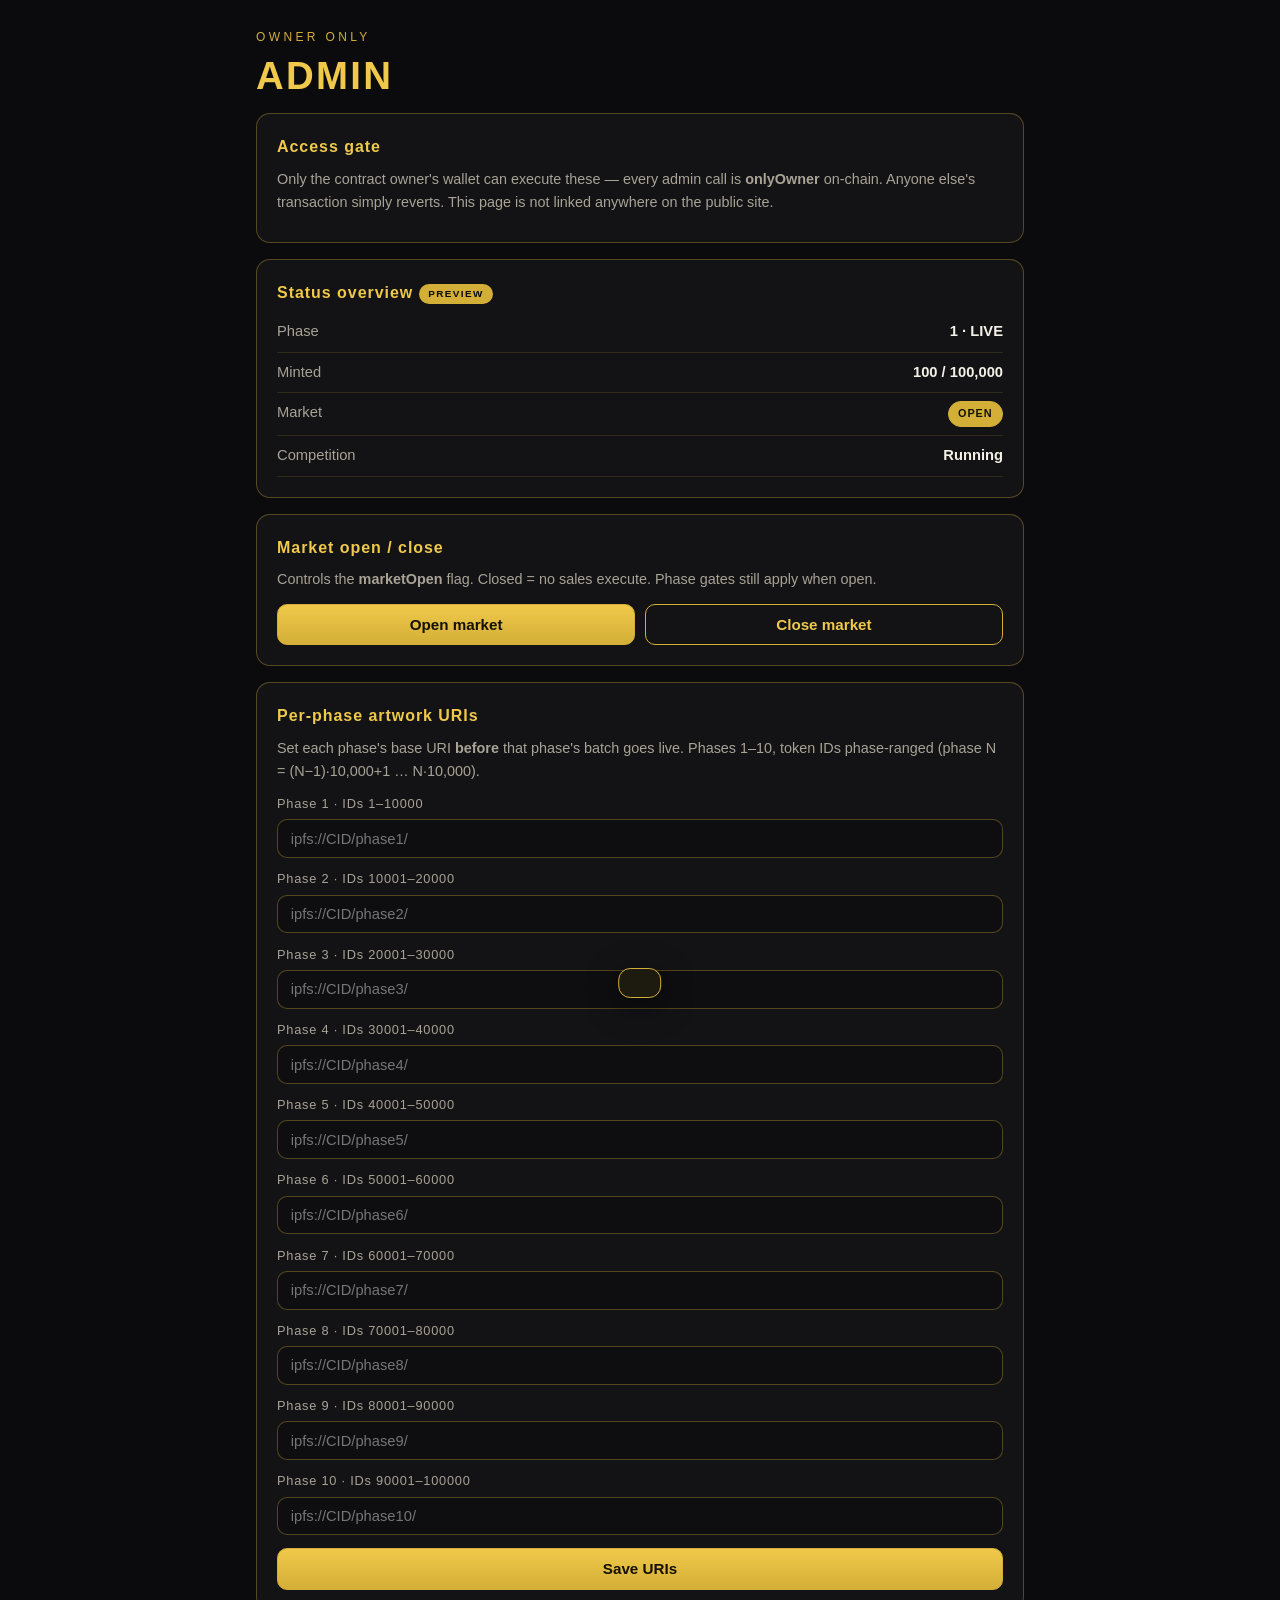
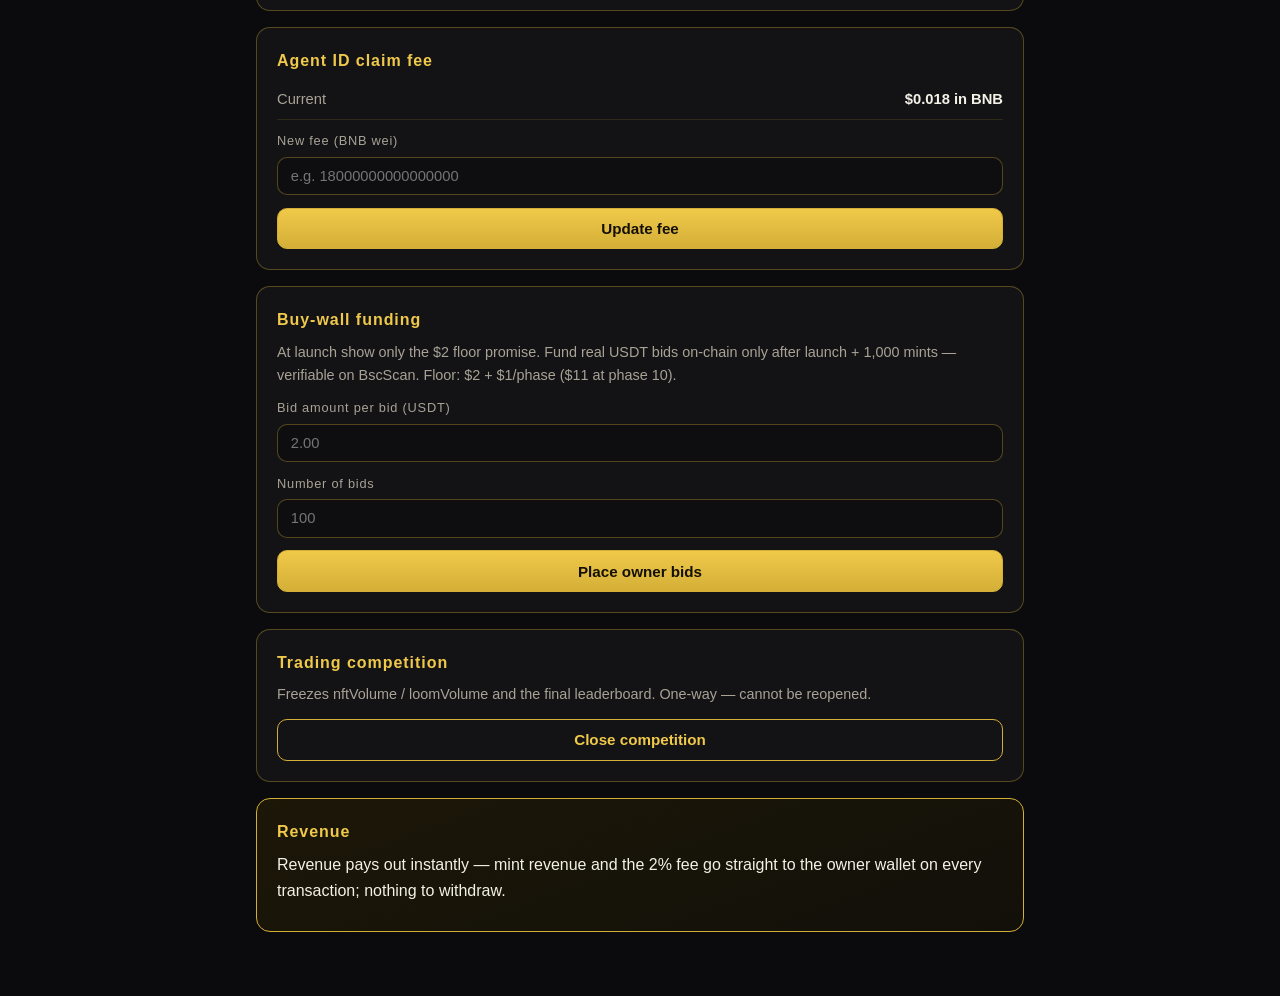
==== admin-9f3k2.html @ 5324577e "Block Relics pre-launch website" ====
<!DOCTYPE html>
<html lang="en">
<head>
<meta charset="UTF-8">
<meta name="viewport" content="width=device-width, initial-scale=1.0">
<meta name="robots" content="noindex, nofollow">
<title>Admin — Block Relics</title>
<link rel="stylesheet" href="styles.css">
</head>
<body>
<div class="wrap" style="max-width:800px">
  <p class="eyebrow">Owner only</p>
  <h1>ADMIN</h1>
  <div class="panel">
    <h3>Access gate</h3>
    <p class="muted">Only the contract owner's wallet can execute these — every admin call is <b>onlyOwner</b> on-chain. Anyone else's transaction simply reverts. This page is not linked anywhere on the public site.</p>
  </div>

  <div class="panel">
    <h3>Status overview <span class="preview-tag">preview</span></h3>
    <div class="kv"><span>Phase</span><b>1 · LIVE</b></div>
    <div class="kv"><span>Minted</span><b>100 / 100,000</b></div>
    <div class="kv"><span>Market</span><b><span class="pill live">OPEN</span></b></div>
    <div class="kv"><span>Competition</span><b>Running</b></div>
  </div>

  <div class="panel">
    <h3>Market open / close</h3>
    <p class="muted">Controls the <b>marketOpen</b> flag. Closed = no sales execute. Phase gates still apply when open.</p>
    <div class="btn-row">
      <button class="btn" data-coming>Open market</button>
      <button class="btn ghost" data-coming>Close market</button>
    </div>
  </div>

  <div class="panel">
    <h3>Per-phase artwork URIs</h3>
    <p class="muted">Set each phase's base URI <b>before</b> that phase's batch goes live. Phases 1–10, token IDs phase-ranged (phase N = (N−1)·10,000+1 … N·10,000).</p>
    <div id="uriRows"></div>
  </div>

  <div class="panel">
    <h3>Agent ID claim fee</h3>
    <div class="kv"><span>Current</span><b>$0.018 in BNB</b></div>
    <div class="field"><label>New fee (BNB wei)</label><input type="text" inputmode="numeric" placeholder="e.g. 18000000000000000"></div>
    <div class="btn-row"><button class="btn" data-coming>Update fee</button></div>
  </div>

  <div class="panel">
    <h3>Buy-wall funding</h3>
    <p class="muted">At launch show only the $2 floor promise. Fund real USDT bids on-chain only after launch + 1,000 mints — verifiable on BscScan. Floor: $2 + $1/phase ($11 at phase 10).</p>
    <div class="field"><label>Bid amount per bid (USDT)</label><input type="text" inputmode="decimal" placeholder="2.00"></div>
    <div class="field"><label>Number of bids</label><input type="text" inputmode="numeric" placeholder="100"></div>
    <div class="btn-row"><button class="btn" data-coming>Place owner bids</button></div>
  </div>

  <div class="panel">
    <h3>Trading competition</h3>
    <p class="muted">Freezes nftVolume / loomVolume and the final leaderboard. One-way — cannot be reopened.</p>
    <div class="btn-row"><button class="btn ghost" data-coming>Close competition</button></div>
  </div>

  <div class="panel gold">
    <h3>Revenue</h3>
    <p>Revenue pays out instantly — mint revenue and the 2% fee go straight to the owner wallet on every transaction; nothing to withdraw.</p>
  </div>
</div>
<div id="toast" role="status" aria-live="polite"></div>
<script>
"use strict";
var toastTimer=null;
function toast(m){var t=document.getElementById('toast');t.textContent=m;t.classList.add('show');clearTimeout(toastTimer);toastTimer=setTimeout(function(){t.classList.remove('show')},3200);}
document.addEventListener('click',function(e){var b=e.target.closest('[data-coming]');if(b){e.preventDefault();toast('Preview only — mainnet contracts deploy next.');}});
document.addEventListener('DOMContentLoaded',function(){
  var box=document.getElementById('uriRows');var h='';
  for(var p=1;p<=10;p++){var a=(p-1)*10000+1,b=p*10000;
    h+='<div class="field"><label>Phase '+p+' · IDs '+a+'–'+b+'</label><input type="text" placeholder="ipfs://CID/phase'+p+'/"></div>';}
  h+='<div class="btn-row"><button class="btn" data-coming>Save URIs</button></div>';
  box.innerHTML=h;
});
</script>
</body>
</html>
---- styles.css ----
/* Block Relics — pre-launch site. Black & gold. Mobile-first. No build step. */
:root{
  --bg:#0b0b0d;
  --panel:#131316;
  --panel2:#18181d;
  --gold:#d4af37;
  --gold-bright:#f0c94a;
  --gold-dim:rgba(212,175,55,.35);
  --text:#f4f1e6;
  --muted:#a9a396;
  --danger:#e0655a;
  --radius:14px;
  --font:-apple-system,BlinkMacSystemFont,"Segoe UI",Roboto,Helvetica,Arial,sans-serif;
}
*{box-sizing:border-box;margin:0;padding:0}
html{scroll-behavior:smooth}
body{background:var(--bg);color:var(--text);font-family:var(--font);line-height:1.6;-webkit-font-smoothing:antialiased}
img{max-width:100%;display:block}
a{color:var(--gold-bright)}

/* ---------- nav ---------- */
.nav{position:sticky;top:0;z-index:50;background:rgba(11,11,13,.96);border-bottom:1px solid var(--gold-dim);backdrop-filter:blur(6px)}
.nav-inner{max-width:1120px;margin:0 auto;padding:.7rem 1rem;display:flex;align-items:center;gap:1rem;flex-wrap:wrap}
.brand{font-weight:800;letter-spacing:.18em;color:var(--gold-bright);text-decoration:none;font-size:1rem;white-space:nowrap}
.brand small{display:block;font-size:.58rem;letter-spacing:.3em;color:var(--muted);font-weight:400}
.nav-links{display:flex;gap:.25rem;flex-wrap:wrap;margin-left:auto}
.nav-links a{color:var(--muted);text-decoration:none;font-size:.85rem;padding:.45rem .7rem;border-radius:8px;border:1px solid transparent}
.nav-links a:hover{color:var(--gold-bright)}
.nav-links a.active{color:var(--gold-bright);border-color:var(--gold-dim);background:rgba(212,175,55,.08)}

/* ---------- layout ---------- */
.wrap{max-width:1120px;margin:0 auto;padding:1.25rem 1rem 3rem}
section[data-page][hidden]{display:none}
.panel{background:var(--panel);border:1px solid var(--gold-dim);border-radius:var(--radius);padding:1.25rem;margin:1rem 0}
.panel.gold{background:linear-gradient(160deg,#1c1707,#12100a);border-color:var(--gold)}
h1{font-size:2.4rem;line-height:1.1;letter-spacing:.06em;color:var(--gold-bright);margin:.5rem 0}
h2{font-size:1.35rem;letter-spacing:.08em;color:var(--gold-bright);margin-bottom:.6rem}
h3{font-size:1rem;letter-spacing:.06em;color:var(--gold-bright);margin-bottom:.4rem}
p{color:var(--text);margin:.5rem 0}
.muted{color:var(--muted);font-size:.9rem}
.tagline{color:var(--muted);font-size:1.05rem;max-width:34rem}
.eyebrow{color:var(--gold);font-size:.75rem;letter-spacing:.28em;text-transform:uppercase}
.divider{height:1px;background:var(--gold-dim);margin:1.5rem 0;opacity:.5}

/* ---------- hero ---------- */
.hero{padding:2.5rem 0 1rem;text-align:left}
.hero-art{border-radius:var(--radius);border:1px solid var(--gold-dim);overflow:hidden;margin:1.25rem 0}

/* ---------- stat cards ---------- */
.stats{display:grid;grid-template-columns:repeat(2,1fr);gap:.7rem;margin:1rem 0}
@media(min-width:700px){.stats{grid-template-columns:repeat(4,1fr)}}
.stat{background:var(--panel);border:1px solid var(--gold-dim);border-radius:var(--radius);padding:.9rem}
.stat b{display:block;color:var(--gold-bright);font-size:1.15rem}
.stat span{color:var(--muted);font-size:.8rem}
.floor-panel{background:linear-gradient(160deg,#241c08,#141007);border:1px solid var(--gold);border-radius:var(--radius);padding:1.1rem 1.25rem;margin:1rem 0;display:flex;align-items:center;gap:1rem;flex-wrap:wrap}
.floor-panel .big{font-size:1.6rem;font-weight:800;color:var(--gold-bright)}
.preview-tag{display:inline-block;font-size:.62rem;letter-spacing:.14em;text-transform:uppercase;color:#0b0b0d;background:var(--gold);border-radius:20px;padding:.15rem .6rem;font-weight:700;vertical-align:middle}

/* ---------- buttons ---------- */
.btn{display:inline-block;border:1px solid var(--gold);background:linear-gradient(180deg,var(--gold-bright),var(--gold));color:#141005;font-weight:700;padding:.7rem 1.3rem;border-radius:10px;cursor:pointer;font-size:.95rem;text-decoration:none;text-align:center}
.btn:hover{filter:brightness(1.08)}
.btn.ghost{background:transparent;color:var(--gold-bright)}
.btn.ghost:hover{background:rgba(212,175,55,.1)}
.btn-row{display:flex;gap:.6rem;flex-wrap:wrap;margin-top:.8rem}
.btn-row .btn{flex:1 1 140px}

/* ---------- prompt blocks ---------- */
.prompt{background:var(--panel2);border:1px solid var(--gold-dim);border-radius:var(--radius);margin:1rem 0;overflow:hidden}
.prompt-head{display:flex;align-items:center;justify-content:space-between;padding:.7rem 1rem;border-bottom:1px solid var(--gold-dim)}
.prompt-head span{font-size:.78rem;letter-spacing:.12em;text-transform:uppercase;color:var(--gold)}
.prompt-head button{background:transparent;border:1px solid var(--gold-dim);color:var(--gold-bright);border-radius:8px;padding:.35rem .8rem;cursor:pointer;font-size:.8rem}
.prompt-head button:hover{border-color:var(--gold)}
.prompt-body{position:relative}
.prompt-body pre{font-family:ui-monospace,SFMono-Regular,Menlo,Consolas,monospace;font-size:.78rem;line-height:1.55;color:#d8d2c0;white-space:pre-wrap;padding:1rem;max-height:7.5rem;overflow:hidden}
.prompt.open .prompt-body pre{max-height:none}
.prompt .fade{position:absolute;left:0;right:0;bottom:0;height:3rem;background:linear-gradient(180deg,transparent,var(--panel2))}
.prompt.open .fade{display:none}
.prompt-toggle{display:block;width:100%;background:transparent;border:0;border-top:1px solid var(--gold-dim);color:var(--gold-bright);padding:.6rem;cursor:pointer;font-size:.85rem}
.prompt-toggle:hover{background:rgba(212,175,55,.06)}

/* ---------- tables ---------- */
table{width:100%;border-collapse:collapse;font-size:.85rem}
th,td{text-align:left;padding:.55rem .6rem;border-bottom:1px solid rgba(212,175,55,.15)}
th{color:var(--gold);font-size:.72rem;letter-spacing:.12em;text-transform:uppercase}
.table-scroll{overflow-x:auto;margin:0 -1.25rem;padding:0 1.25rem}
tr.you td{color:var(--gold-bright)}
.pill{display:inline-block;font-size:.68rem;font-weight:700;letter-spacing:.08em;padding:.2rem .6rem;border-radius:20px;border:1px solid var(--gold-dim);color:var(--gold-bright)}
.pill.live{background:var(--gold);color:#141005;border-color:var(--gold)}
.pill.ok{border-color:#5ac86e;color:#5ac86e}
.volbar{height:6px;background:#2a2a30;border-radius:4px;margin-top:.3rem;min-width:80px}
.volbar i{display:block;height:100%;background:linear-gradient(90deg,var(--gold),var(--gold-bright));border-radius:4px}
.tabs{display:flex;gap:.5rem;margin:.8rem 0}
.tabs button{background:transparent;border:1px solid var(--gold-dim);color:var(--muted);padding:.5rem 1.2rem;border-radius:10px;cursor:pointer;font-size:.9rem}
.tabs button.active{color:#141005;background:var(--gold);border-color:var(--gold);font-weight:700}

/* ---------- market ---------- */
.floor-cells{display:grid;grid-template-columns:1fr 1fr;gap:.7rem;margin:1rem 0}
.floor-cell{background:var(--panel);border:1px solid var(--gold-dim);border-radius:var(--radius);padding:1rem;text-align:center}
.floor-cell b{display:block;font-size:1.5rem;color:var(--gold-bright)}
.floor-cell span{color:var(--muted);font-size:.8rem}
.hold-banner{background:linear-gradient(160deg,#2a2109,#171106);border:1px solid var(--gold);border-radius:var(--radius);padding:1.2rem;margin:1rem 0;text-align:center}
.hold-banner .x{font-size:2.2rem;font-weight:800;color:var(--gold-bright);letter-spacing:.04em}
.hold-banner p{color:var(--muted);font-size:.9rem;max-width:30rem;margin:.4rem auto 0}
.bid-grid{display:grid;grid-template-columns:1fr;gap:.7rem;margin:1rem 0}
@media(min-width:700px){.bid-grid{grid-template-columns:1fr 1fr}}
.bid{background:var(--panel);border:1px solid var(--gold-dim);border-radius:var(--radius);padding:1.1rem}
.bid .price{font-size:1.7rem;font-weight:800;color:var(--gold-bright)}
.bid .note{color:var(--muted);font-size:.85rem;margin:.3rem 0 .6rem}
.chart-wrap{background:var(--panel);border:1px solid var(--gold-dim);border-radius:var(--radius);padding:1.1rem;margin:1rem 0}
.chart-wrap svg{width:100%;height:auto;display:block}

/* ---------- mint ---------- */
.agent-hero img{border-radius:var(--radius);border:1px solid var(--gold-dim)}
.kv{display:flex;justify-content:space-between;gap:1rem;padding:.5rem 0;border-bottom:1px solid rgba(212,175,55,.15);font-size:.92rem}
.kv span{color:var(--muted)}
.kv b{color:var(--text);font-weight:600;text-align:right}
.progress{height:10px;background:#26262c;border-radius:6px;overflow:hidden;margin:.5rem 0}
.progress i{display:block;height:100%;width:2%;background:linear-gradient(90deg,var(--gold),var(--gold-bright))}
.stepper{display:flex;align-items:center;gap:.8rem;margin:.8rem 0}
.stepper button{width:2.4rem;height:2.4rem;border-radius:10px;border:1px solid var(--gold);background:transparent;color:var(--gold-bright);font-size:1.2rem;cursor:pointer}
.stepper b{font-size:1.3rem;min-width:2.5rem;text-align:center}
.upcoming{display:grid;grid-template-columns:repeat(3,1fr);gap:.5rem;margin-top:.8rem}
@media(min-width:700px){.upcoming{grid-template-columns:repeat(5,1fr)}}
.up{background:var(--panel2);border:1px solid var(--gold-dim);border-radius:10px;padding:.6rem;text-align:center;font-size:.82rem}
.up b{display:block;color:var(--gold-bright)}
.up span{color:var(--muted);font-size:.72rem}

/* ---------- forms ---------- */
.field{margin:.7rem 0}
.field label{display:block;font-size:.8rem;color:var(--muted);margin-bottom:.3rem;letter-spacing:.06em}
.field input,.field select,.field textarea{width:100%;background:#0e0e11;border:1px solid var(--gold-dim);border-radius:10px;color:var(--text);padding:.65rem .8rem;font-size:.92rem;font-family:var(--font)}
.field input:focus,.field select:focus,.field textarea:focus{outline:none;border-color:var(--gold)}
.steps{counter-reset:step;margin:1rem 0}
.steps li{list-style:none;padding:.7rem 0 .7rem 2.6rem;position:relative;border-bottom:1px solid rgba(212,175,55,.12)}
.steps li::before{counter-increment:step;content:counter(step);position:absolute;left:0;top:.7rem;width:1.9rem;height:1.9rem;border-radius:50%;border:1px solid var(--gold);color:var(--gold-bright);display:flex;align-items:center;justify-content:center;font-size:.85rem;font-weight:700}

/* ---------- toast ---------- */
#toast{position:fixed;left:50%;bottom:1.4rem;transform:translateX(-50%) translateY(120px);background:#1d1a10;border:1px solid var(--gold);color:var(--gold-bright);padding:.85rem 1.3rem;border-radius:12px;font-size:.9rem;max-width:min(92vw,30rem);text-align:center;z-index:200;transition:transform .3s ease;box-shadow:0 8px 30px rgba(0,0,0,.5)}
#toast.show{transform:translateX(-50%) translateY(0)}

/* ---------- footer ---------- */
footer{border-top:1px solid var(--gold-dim);margin-top:2rem}
.foot{max-width:1120px;margin:0 auto;padding:1.5rem 1rem;color:var(--muted);font-size:.82rem;display:flex;gap:1rem;flex-wrap:wrap;align-items:center;justify-content:space-between}
.foot nav{display:flex;gap:1rem;flex-wrap:wrap}
.foot a{color:var(--muted);text-decoration:none}
.foot a:hover{color:var(--gold-bright)}
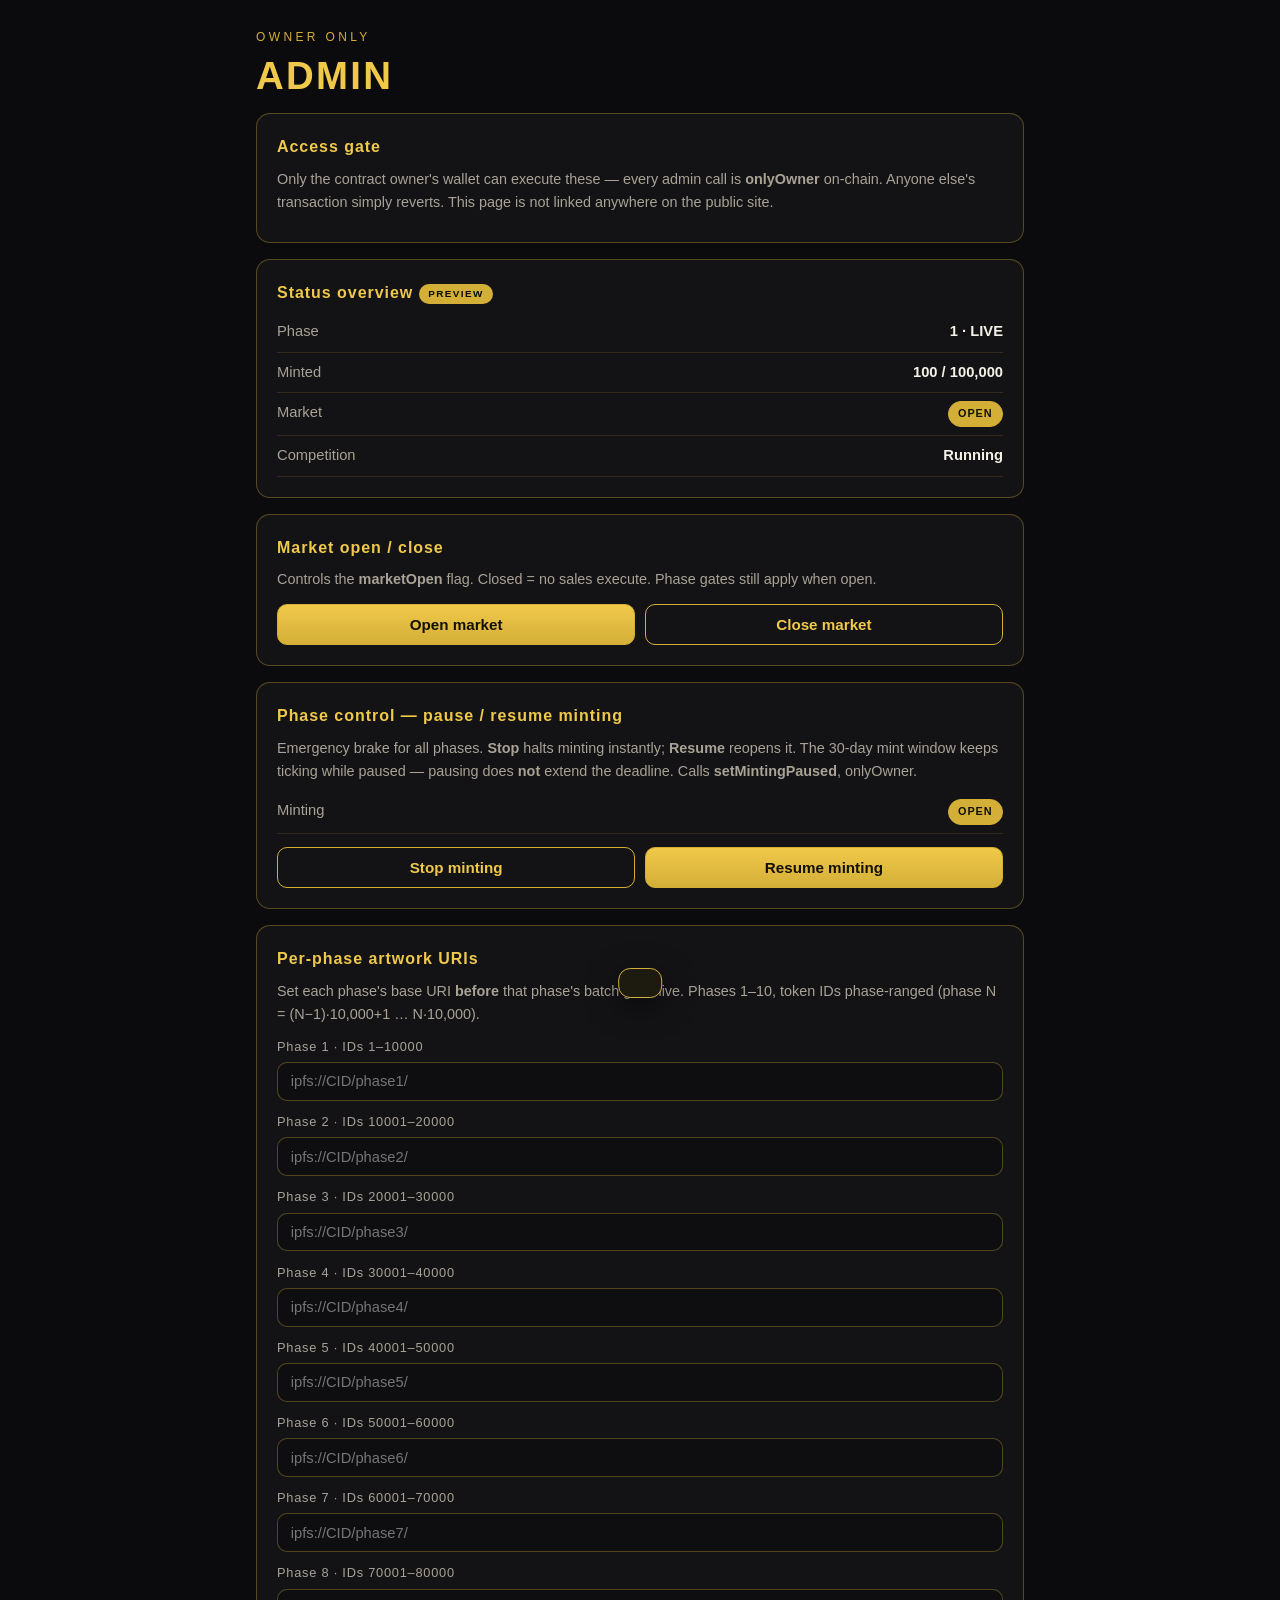
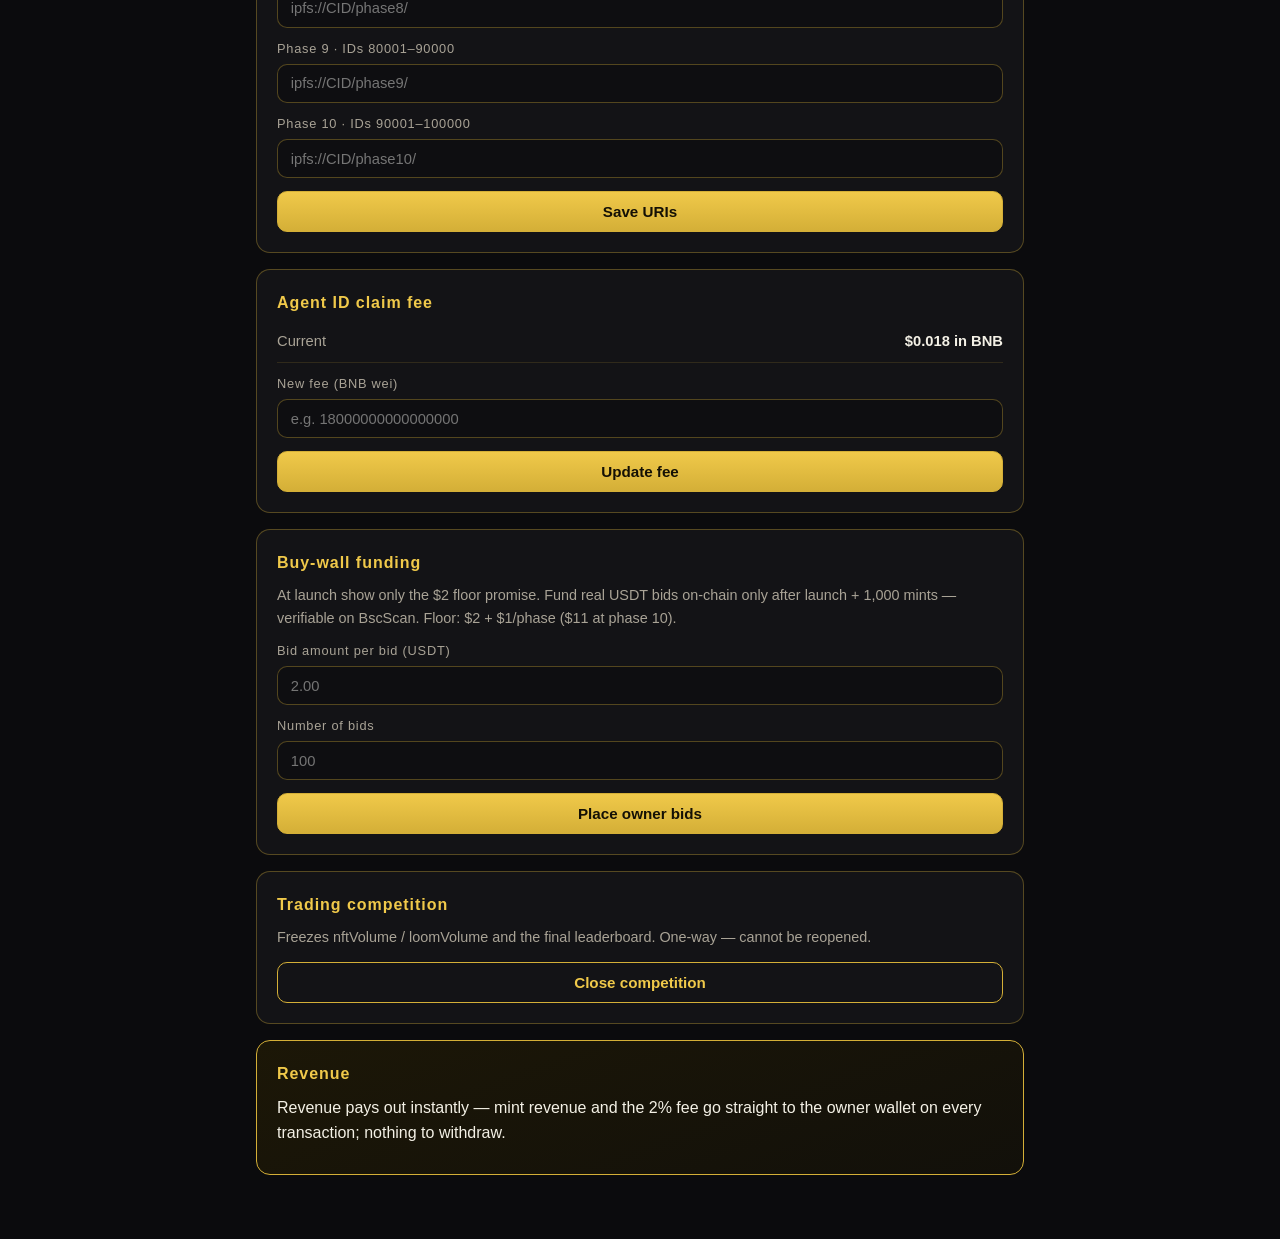
==== commit 25c3e441: "Phase pause/resume admin panel, social footer, combined mint prompt on home" ====
--- a/admin-9f3k2.html
+++ b/admin-9f3k2.html
@@ -30,6 +30,16 @@
     <div class="btn-row">
       <button class="btn" data-coming>Open market</button>
       <button class="btn ghost" data-coming>Close market</button>
+    </div>
+  </div>
+
+  <div class="panel">
+    <h3>Phase control — pause / resume minting</h3>
+    <p class="muted">Emergency brake for all phases. <b>Stop</b> halts minting instantly; <b>Resume</b> reopens it. The 30-day mint window keeps ticking while paused — pausing does <b>not</b> extend the deadline. Calls <b>setMintingPaused</b>, onlyOwner.</p>
+    <div class="kv"><span>Minting</span><b><span class="pill live">OPEN</span></b></div>
+    <div class="btn-row">
+      <button class="btn ghost" data-coming>Stop minting</button>
+      <button class="btn" data-coming>Resume minting</button>
     </div>
   </div>
 
--- a/styles.css
+++ b/styles.css
@@ -144,3 +144,8 @@
 .foot nav{display:flex;gap:1rem;flex-wrap:wrap}
 .foot a{color:var(--muted);text-decoration:none}
 .foot a:hover{color:var(--gold-bright)}
+.social{display:flex;gap:.8rem;align-items:center}
+.soc{width:34px;height:34px;display:inline-flex;align-items:center;justify-content:center;border:1px solid var(--gold-dim);border-radius:50%;color:var(--gold)}
+.soc svg{width:16px;height:16px;fill:currentColor}
+.soc.soon{opacity:.45;cursor:default}
+a.soc:hover{color:var(--gold-bright);border-color:var(--gold)}
